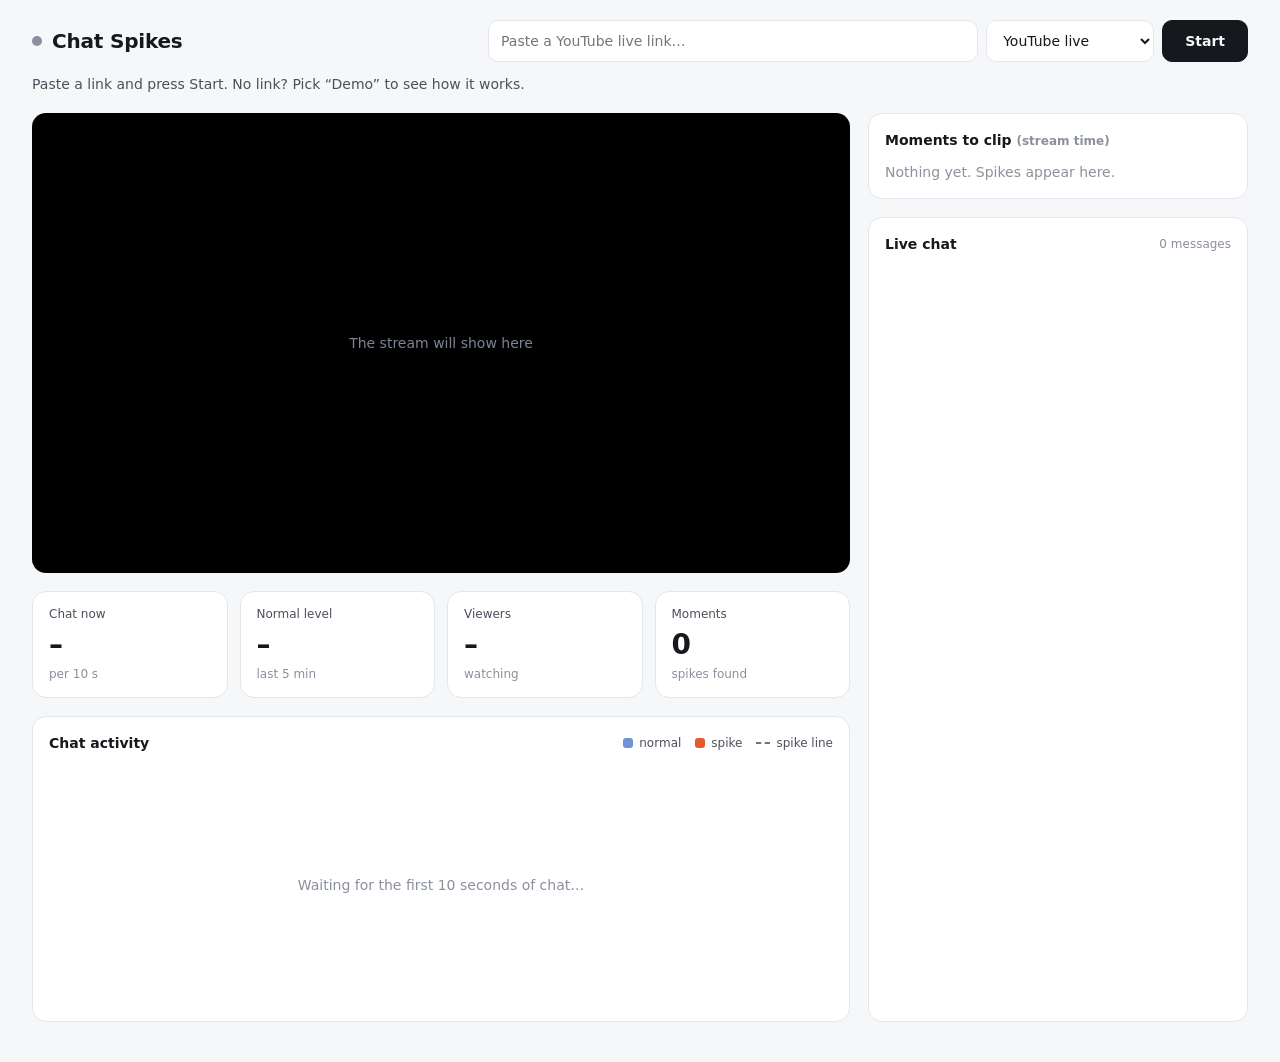
==== src/chat_spikes/webui/index.html @ 23be1611 "Add web interface and YouTube API integration for live chat spikes detection - Introduced a local we" ====
<!doctype html>
<html lang="en">
<head>
  <meta charset="utf-8">
  <meta name="viewport" content="width=device-width, initial-scale=1">
  <title>Chat Spikes</title>
  <link rel="stylesheet" href="style.css">
</head>
<body>
  <header class="top">
    <div class="brand">
      <span class="dot" id="liveDot"></span>
      <h1>Chat Spikes</h1>
    </div>
    <form id="form" class="controls">
      <input id="url" type="url" placeholder="Paste a YouTube live link…" autocomplete="off">
      <select id="source" aria-label="Chat source">
        <option value="youtube">YouTube live</option>
        <option value="demo">Demo (fake chat)</option>
      </select>
      <button id="btn" type="submit">Start</button>
    </form>
  </header>

  <p id="status" class="status">Paste a link and press Start. No link? Pick “Demo” to see how it works.</p>

  <main class="grid">
    <section class="left">
      <div class="player" id="player">
        <div class="placeholder">The stream will show here</div>
      </div>

      <div class="tiles">
        <div class="tile"><span class="label">Chat now</span><span class="value" id="tNow">–</span><span class="sub">per 10 s</span></div>
        <div class="tile"><span class="label">Normal level</span><span class="value" id="tBase">–</span><span class="sub">last 5 min</span></div>
        <div class="tile"><span class="label">Viewers</span><span class="value" id="tViewers">–</span><span class="sub">watching</span></div>
        <div class="tile"><span class="label">Moments</span><span class="value" id="tSpikes">0</span><span class="sub">spikes found</span></div>
      </div>

      <div class="card">
        <div class="card-head">
          <h2>Chat activity</h2>
          <div class="key">
            <span><i class="sw normal"></i>normal</span>
            <span><i class="sw spike"></i>spike</span>
            <span><i class="sw line"></i>spike line</span>
          </div>
        </div>
        <div class="chart" id="chart">
          <svg id="svg" preserveAspectRatio="none"></svg>
          <div class="tip" id="tip" hidden></div>
          <div class="empty" id="chartEmpty">Waiting for the first 10 seconds of chat…</div>
        </div>
      </div>
    </section>

    <aside class="right">
      <div class="card moments">
        <h2>Moments to clip <span class="muted small">(stream time)</span></h2>
        <ol id="moments" class="moment-list"><li class="muted">Nothing yet. Spikes appear here.</li></ol>
      </div>
      <div class="card chatcard">
        <div class="card-head">
          <h2>Live chat</h2>
          <span class="muted small" id="msgCount">0 messages</span>
        </div>
        <ul id="chat" class="chat"></ul>
      </div>
    </aside>
  </main>

  <script src="app.js"></script>
</body>
</html>
---- src/chat_spikes/webui/style.css ----
:root {
  --bg: #f6f7f9;
  --surface: #ffffff;
  --border: #e3e6eb;
  --text: #16181d;
  --text-2: #4a505c;
  --muted: #8a909c;
  --bar: #6f93d6;
  --spike: #e8592a;
  --spike-soft: #fdebe4;
  --line: #16181d;
  --live: #e8592a;
  --accent: #2f5fd0;
  --radius: 14px;
}
@media (prefers-color-scheme: dark) {
  :root {
    --bg: #0e0f12;
    --surface: #17191e;
    --border: #262a32;
    --text: #eef0f4;
    --text-2: #b4bac6;
    --muted: #7c8392;
    --bar: #5b7fc4;
    --spike: #ff7a4d;
    --spike-soft: #3a2119;
    --line: #eef0f4;
    --accent: #7ea2ff;
  }
}

* { box-sizing: border-box; }
[hidden] { display: none !important; }
body {
  margin: 0;
  background: var(--bg);
  color: var(--text);
  font: 14px/1.45 -apple-system, BlinkMacSystemFont, "Segoe UI", system-ui, sans-serif;
  padding: 20px clamp(16px, 3vw, 32px) 40px;
}
h1 { font-size: 20px; margin: 0; letter-spacing: -0.01em; }
h2 { font-size: 14px; margin: 0; font-weight: 600; }
.muted { color: var(--muted); }
.small { font-size: 12px; }

/* Top bar */
.top { display: flex; flex-wrap: wrap; gap: 14px; align-items: center; justify-content: space-between; }
.brand { display: flex; align-items: center; gap: 10px; }
.dot { width: 10px; height: 10px; border-radius: 50%; background: var(--muted); }
.dot.on { background: var(--live); animation: pulse 1.4s infinite; }
@keyframes pulse { 50% { opacity: .35; } }
.controls { display: flex; gap: 8px; flex: 1; max-width: 760px; min-width: 0; }
.controls input, .controls select, .controls button {
  font: inherit; color: var(--text); background: var(--surface);
  border: 1px solid var(--border); border-radius: 10px; padding: 10px 12px;
}
.controls input { flex: 1; min-width: 0; }
.controls input:focus, .controls select:focus { outline: 2px solid var(--accent); outline-offset: -1px; }
.controls button {
  background: var(--text); color: var(--bg); border-color: var(--text);
  font-weight: 600; padding: 10px 22px; cursor: pointer;
}
.controls button.stop { background: var(--spike); border-color: var(--spike); color: #fff; }
.status { color: var(--text-2); margin: 12px 0 18px; min-height: 20px; }
.status.error { color: var(--spike); font-weight: 500; }

/* Layout */
.grid { display: grid; grid-template-columns: minmax(0, 1fr) 380px; gap: 18px; }
.left, .right { display: flex; flex-direction: column; gap: 18px; min-width: 0; }
@media (max-width: 980px) { .grid { grid-template-columns: 1fr; } }

.card { background: var(--surface); border: 1px solid var(--border); border-radius: var(--radius); padding: 16px; }
.card-head { display: flex; justify-content: space-between; align-items: center; gap: 10px; margin-bottom: 12px; flex-wrap: wrap; }

/* Player */
.player {
  aspect-ratio: 16 / 9; background: #000; border-radius: var(--radius); overflow: hidden;
  display: grid; place-items: center;
}
.player iframe { width: 100%; height: 100%; border: 0; }
.placeholder { color: #7c8392; text-align: center; padding: 0 24px; max-width: 420px; }

/* Tiles */
.tiles { display: grid; grid-template-columns: repeat(4, 1fr); gap: 12px; }
@media (max-width: 600px) { .tiles { grid-template-columns: repeat(2, 1fr); } }
.tile { background: var(--surface); border: 1px solid var(--border); border-radius: var(--radius); padding: 14px 16px; display: flex; flex-direction: column; }
.tile .label { color: var(--text-2); font-size: 12px; }
.tile .value { font-size: 28px; font-weight: 650; letter-spacing: -0.02em; font-variant-numeric: tabular-nums; margin-top: 2px; }
.tile .sub { color: var(--muted); font-size: 12px; }
.tile.hot { border-color: var(--spike); background: var(--spike-soft); }
.tile.hot .value { color: var(--text); }

/* Chart */
.key { display: flex; gap: 14px; color: var(--text-2); font-size: 12px; }
.key span { display: inline-flex; align-items: center; gap: 6px; }
.sw { display: inline-block; width: 10px; height: 10px; border-radius: 3px; }
.sw.normal { background: var(--bar); }
.sw.spike { background: var(--spike); }
.sw.line { height: 0; width: 14px; border-top: 2px dashed var(--line); border-radius: 0; opacity: .6; }
.chart { position: relative; height: 240px; }
.chart svg { width: 100%; height: 100%; display: block; overflow: visible; }
.chart .bar { fill: var(--bar); }
.chart .bar.spike { fill: var(--spike); }
.chart .hit { fill: transparent; cursor: crosshair; }
.chart .hit:hover + .bar, .chart .bar.active { opacity: .75; }
.chart .limit { fill: none; stroke: var(--line); stroke-width: 1.5; stroke-dasharray: 5 4; opacity: .55; }
.chart .grid-line { stroke: var(--border); stroke-width: 1; }
.chart .axis { fill: var(--muted); font-size: 11px; }
.empty { position: absolute; inset: 0; display: grid; place-items: center; color: var(--muted); }
.tip {
  position: absolute; pointer-events: none; background: var(--text); color: var(--bg);
  padding: 8px 10px; border-radius: 8px; font-size: 12px; white-space: nowrap; transform: translate(-50%, -110%);
  box-shadow: 0 4px 16px #0003;
}

/* Moments */
.moments h2 { margin-bottom: 12px; }
.moment-list { list-style: none; margin: 0; padding: 0; display: flex; flex-direction: column; gap: 10px; max-height: 320px; overflow: auto; }
.moment { border: 1px solid var(--border); border-left: 4px solid var(--spike); border-radius: 10px; padding: 10px 12px; }
.moment.new { animation: flash 1.5s; }
@keyframes flash { from { background: var(--spike-soft); } to { background: transparent; } }
.moment .row { display: flex; justify-content: space-between; gap: 8px; }
.moment .time { font-weight: 650; font-variant-numeric: tabular-nums; }
.moment .ratio { color: var(--text-2); font-size: 12px; }
.moment .clip { color: var(--text-2); font-size: 12px; font-variant-numeric: tabular-nums; }
.moment .clip a { color: var(--accent); text-decoration: none; white-space: nowrap; }
.moment .clip a:hover { text-decoration: underline; }
.moment .said { color: var(--muted); font-size: 12px; margin-top: 4px; overflow: hidden; text-overflow: ellipsis; white-space: nowrap; }

/* Chat */
.chatcard { flex: 1; display: flex; flex-direction: column; min-height: 320px; }
.chat { list-style: none; margin: 0; padding: 0; overflow: auto; height: 420px; display: flex; flex-direction: column; gap: 4px; }
.chat li { font-size: 13px; overflow-wrap: anywhere; }
.chat .who { font-weight: 600; color: var(--text-2); margin-right: 6px; }
.chat li.skip { color: var(--muted); text-decoration: line-through; text-decoration-color: var(--muted); }
.chat li.skip::after { content: " not counted"; font-size: 11px; text-decoration: none; display: inline-block; margin-left: 6px; color: var(--muted); }
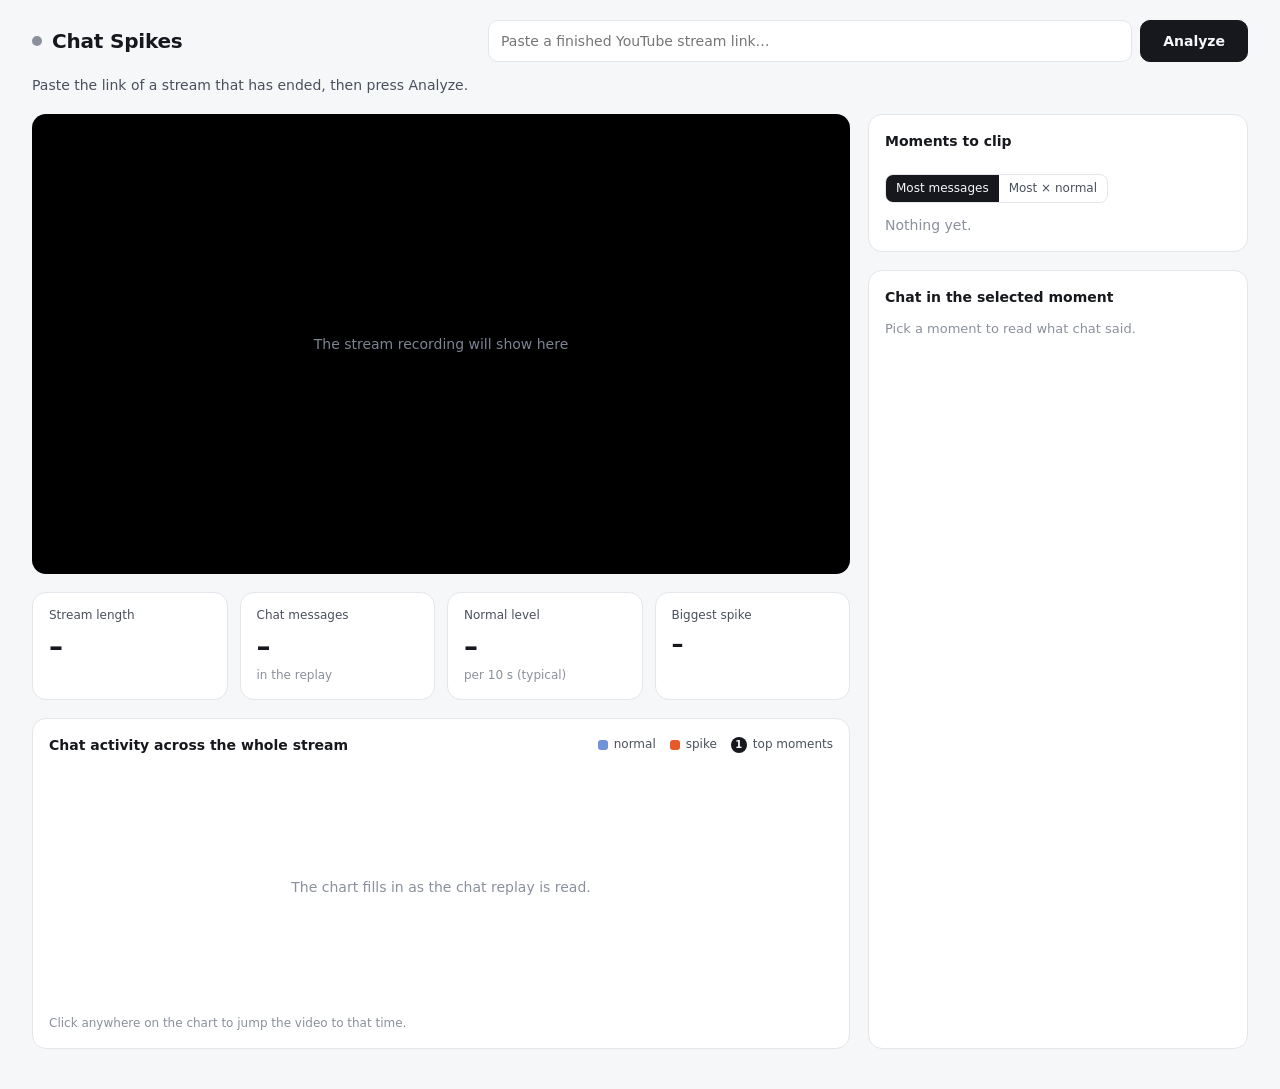
==== commit 4c6f32f1: "Remove YouTube API dependency and update project description - Deleted .env.example as API key usage" ====
--- a/src/chat_spikes/webui/index.html
+++ b/src/chat_spikes/webui/index.html
@@ -9,62 +9,71 @@
 <body>
   <header class="top">
     <div class="brand">
-      <span class="dot" id="liveDot"></span>
+      <span class="dot" id="busyDot"></span>
       <h1>Chat Spikes</h1>
     </div>
     <form id="form" class="controls">
-      <input id="url" type="url" placeholder="Paste a YouTube live link…" autocomplete="off">
-      <select id="source" aria-label="Chat source">
-        <option value="youtube">YouTube live</option>
-        <option value="demo">Demo (fake chat)</option>
-      </select>
-      <button id="btn" type="submit">Start</button>
+      <input id="url" type="url" placeholder="Paste a finished YouTube stream link…" autocomplete="off">
+      <button id="btn" type="submit">Analyze</button>
     </form>
   </header>
 
-  <p id="status" class="status">Paste a link and press Start. No link? Pick “Demo” to see how it works.</p>
+  <div class="statusbar">
+    <p id="status" class="status">Paste the link of a stream that has ended, then press Analyze.</p>
+    <div class="progress" id="progressWrap" hidden>
+      <div class="track"><div class="fill" id="progressFill"></div></div>
+      <span class="small muted" id="progressText"></span>
+    </div>
+  </div>
 
   <main class="grid">
     <section class="left">
       <div class="player" id="player">
-        <div class="placeholder">The stream will show here</div>
+        <div class="placeholder">The stream recording will show here</div>
       </div>
 
       <div class="tiles">
-        <div class="tile"><span class="label">Chat now</span><span class="value" id="tNow">–</span><span class="sub">per 10 s</span></div>
-        <div class="tile"><span class="label">Normal level</span><span class="value" id="tBase">–</span><span class="sub">last 5 min</span></div>
-        <div class="tile"><span class="label">Viewers</span><span class="value" id="tViewers">–</span><span class="sub">watching</span></div>
-        <div class="tile"><span class="label">Moments</span><span class="value" id="tSpikes">0</span><span class="sub">spikes found</span></div>
+        <div class="tile"><span class="label">Stream length</span><span class="value" id="tLen">–</span><span class="sub" id="tChannel">&nbsp;</span></div>
+        <div class="tile"><span class="label">Chat messages</span><span class="value" id="tMsgs">–</span><span class="sub">in the replay</span></div>
+        <div class="tile"><span class="label">Normal level</span><span class="value" id="tBase">–</span><span class="sub">per 10 s (typical)</span></div>
+        <div class="tile hot-tile"><span class="label">Biggest spike</span><span class="value" id="tTop">–</span><span class="sub" id="tTopSub">&nbsp;</span></div>
       </div>
 
       <div class="card">
         <div class="card-head">
-          <h2>Chat activity</h2>
+          <h2>Chat activity across the whole stream</h2>
           <div class="key">
             <span><i class="sw normal"></i>normal</span>
             <span><i class="sw spike"></i>spike</span>
-            <span><i class="sw line"></i>spike line</span>
+            <span><i class="sw mark">1</i>top moments</span>
           </div>
         </div>
         <div class="chart" id="chart">
-          <svg id="svg" preserveAspectRatio="none"></svg>
+          <svg id="svg"></svg>
           <div class="tip" id="tip" hidden></div>
-          <div class="empty" id="chartEmpty">Waiting for the first 10 seconds of chat…</div>
+          <div class="empty" id="chartEmpty">The chart fills in as the chat replay is read.</div>
         </div>
+        <p class="hint small muted">Click anywhere on the chart to jump the video to that time.</p>
       </div>
     </section>
 
     <aside class="right">
       <div class="card moments">
-        <h2>Moments to clip <span class="muted small">(stream time)</span></h2>
-        <ol id="moments" class="moment-list"><li class="muted">Nothing yet. Spikes appear here.</li></ol>
+        <div class="card-head">
+          <h2>Moments to clip <span class="muted small" id="momentCount"></span></h2>
+          <div class="seg" role="group" aria-label="Sort moments">
+            <button type="button" data-sort="score" class="on">Most messages</button>
+            <button type="button" data-sort="ratio">Most × normal</button>
+          </div>
+        </div>
+        <ol id="moments" class="moment-list"><li class="muted">Nothing yet.</li></ol>
       </div>
       <div class="card chatcard">
         <div class="card-head">
-          <h2>Live chat</h2>
-          <span class="muted small" id="msgCount">0 messages</span>
+          <h2 id="chatTitle">Chat in the selected moment</h2>
+          <span class="muted small" id="chatCount"></span>
         </div>
-        <ul id="chat" class="chat"></ul>
+        <ul id="chat" class="chat"><li class="muted">Pick a moment to read what chat said.</li></ul>
       </div>
     </aside>
   </main>
--- a/src/chat_spikes/webui/style.css
+++ b/src/chat_spikes/webui/style.css
@@ -61,7 +61,8 @@
   font-weight: 600; padding: 10px 22px; cursor: pointer;
 }
 .controls button.stop { background: var(--spike); border-color: var(--spike); color: #fff; }
-.status { color: var(--text-2); margin: 12px 0 18px; min-height: 20px; }
+.statusbar { display: flex; flex-wrap: wrap; align-items: center; gap: 8px 18px; margin: 12px 0 18px; min-height: 22px; }
+.status { color: var(--text-2); margin: 0; }
 .status.error { color: var(--spike); font-weight: 500; }
 
 /* Layout */
@@ -96,14 +97,12 @@
 .sw { display: inline-block; width: 10px; height: 10px; border-radius: 3px; }
 .sw.normal { background: var(--bar); }
 .sw.spike { background: var(--spike); }
-.sw.line { height: 0; width: 14px; border-top: 2px dashed var(--line); border-radius: 0; opacity: .6; }
+.sw.mark { width: 16px; height: 16px; border-radius: 50%; background: var(--text); color: var(--bg); font: 600 10px/16px system-ui; text-align: center; font-style: normal; }
 .chart { position: relative; height: 240px; }
 .chart svg { width: 100%; height: 100%; display: block; overflow: visible; }
 .chart .bar { fill: var(--bar); }
 .chart .bar.spike { fill: var(--spike); }
-.chart .hit { fill: transparent; cursor: crosshair; }
-.chart .hit:hover + .bar, .chart .bar.active { opacity: .75; }
-.chart .limit { fill: none; stroke: var(--line); stroke-width: 1.5; stroke-dasharray: 5 4; opacity: .55; }
+.chart .hit { fill: transparent; cursor: pointer; }
 .chart .grid-line { stroke: var(--border); stroke-width: 1; }
 .chart .axis { fill: var(--muted); font-size: 11px; }
 .empty { position: absolute; inset: 0; display: grid; place-items: center; color: var(--muted); }
@@ -134,3 +133,36 @@
 .chat .who { font-weight: 600; color: var(--text-2); margin-right: 6px; }
 .chat li.skip { color: var(--muted); text-decoration: line-through; text-decoration-color: var(--muted); }
 .chat li.skip::after { content: " not counted"; font-size: 11px; text-decoration: none; display: inline-block; margin-left: 6px; color: var(--muted); }
+
+/* Progress */
+.progress { display: flex; align-items: center; gap: 10px; flex: 1; min-width: 240px; max-width: 520px; }
+.progress .track { flex: 1; height: 6px; border-radius: 3px; background: var(--border); overflow: hidden; }
+.progress .fill { height: 100%; width: 0; background: var(--accent); transition: width .4s; }
+.progress span { font-variant-numeric: tabular-nums; white-space: nowrap; }
+
+/* Chart extras */
+.chart .mark circle { fill: var(--text); }
+.chart .mark text { fill: var(--bg); font: 600 10px system-ui; }
+.chart .mark.sel circle { fill: var(--spike); }
+.chart .cursor { stroke: var(--spike); stroke-width: 1.5; stroke-dasharray: 3 3; }
+.hint { margin: 8px 0 0; }
+.hot-tile .value { font-size: 24px; }
+
+/* Sort toggle */
+.seg { display: inline-flex; border: 1px solid var(--border); border-radius: 8px; overflow: hidden; }
+.seg button { font: inherit; font-size: 12px; background: transparent; color: var(--text-2); border: 0; padding: 5px 10px; cursor: pointer; }
+.seg button.on { background: var(--text); color: var(--bg); }
+
+/* Moments */
+.moment { cursor: pointer; transition: border-color .15s; }
+.moment:hover { border-color: var(--text-2); border-left-color: var(--spike); }
+.moment.sel { background: var(--spike-soft); }
+.moment .rank { color: var(--muted); font-size: 12px; font-variant-numeric: tabular-nums; margin-right: 6px; }
+.moment .row { align-items: baseline; }
+.moment .row .time { margin-right: auto; }
+.moment-list { max-height: 360px; }
+
+/* Chat in moment */
+.chat .ts { font: inherit; font-size: 11px; color: var(--muted); background: none; border: 0; padding: 0 6px 0 0; cursor: pointer; font-variant-numeric: tabular-nums; }
+.chat .ts:hover { color: var(--accent); }
+.chat li.peak { background: var(--spike-soft); border-radius: 4px; }
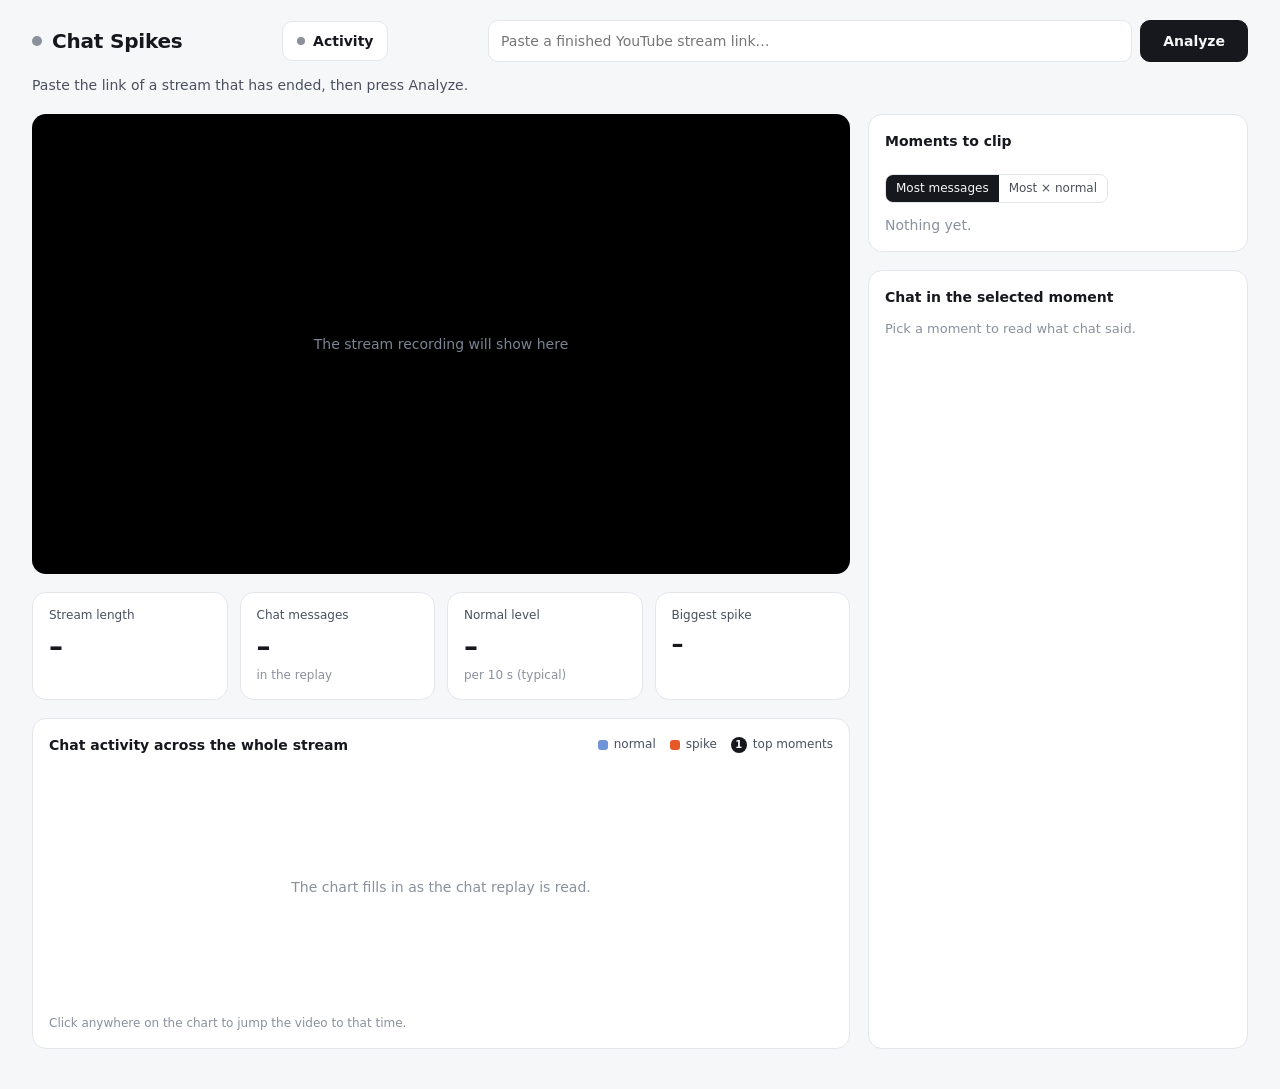
==== commit a9a62a5e: "Implement Activity panel for monitoring app jobs and requests - Added an Activity panel to the web i" ====
--- a/src/chat_spikes/webui/index.html
+++ b/src/chat_spikes/webui/index.html
@@ -12,11 +12,36 @@
       <span class="dot" id="busyDot"></span>
       <h1>Chat Spikes</h1>
     </div>
+    <button type="button" id="actToggle" class="act-toggle" aria-expanded="false" aria-controls="activity">
+      <span class="act-dot"></span>Activity<span class="act-count" id="actCount" hidden></span>
+    </button>
     <form id="form" class="controls">
-      <input id="url" type="url" placeholder="Paste a finished YouTube stream link…" autocomplete="off">
+      <input id="url" type="text" placeholder="Paste a finished YouTube stream link…" autocomplete="off">
       <button id="btn" type="submit">Analyze</button>
     </form>
   </header>
+
+  <section id="activity" class="activity" hidden aria-label="Activity">
+    <div class="act-side">
+      <div class="act-sidehead">
+        <div class="seg act-tabs" role="group" aria-label="Show">
+          <button type="button" data-tab="runs" class="on">Jobs</button>
+          <button type="button" data-tab="requests">Requests</button>
+        </div>
+        <span class="muted small" id="actLive"></span>
+      </div>
+      <ol id="actList" class="act-list"></ol>
+      <div class="act-opts small muted">
+        <label><input type="checkbox" id="actFollow" checked> Follow what's running</label>
+        <label><input type="checkbox" id="actFiles"> Show page files in requests</label>
+      </div>
+    </div>
+    <div class="act-main">
+      <div class="act-head" id="actHead"></div>
+      <div class="flow" id="actFlow"></div>
+      <div class="act-detail" id="actDetail"></div>
+    </div>
+  </section>
 
   <div class="statusbar">
     <p id="status" class="status">Paste the link of a stream that has ended, then press Analyze.</p>
@@ -30,6 +55,15 @@
     <section class="left">
       <div class="player" id="player">
         <div class="placeholder">The stream recording will show here</div>
+      </div>
+
+      <div class="card why" id="whyCard" hidden>
+        <div class="card-head">
+          <h2 id="whyTitle">Why did chat explode?</h2>
+          <span class="muted small" id="whyModel"></span>
+        </div>
+        <div id="whyEvidence" class="evidence"></div>
+        <div id="whyAi" class="ai"></div>
       </div>
 
       <div class="tiles">
@@ -79,5 +113,6 @@
   </main>
 
   <script src="app.js"></script>
+  <script src="activity.js"></script>
 </body>
 </html>
--- a/src/chat_spikes/webui/style.css
+++ b/src/chat_spikes/webui/style.css
@@ -12,6 +12,12 @@
   --live: #e8592a;
   --accent: #2f5fd0;
   --radius: 14px;
+  --ok: #1f9d55;
+  --ok-soft: #e3f5ea;
+  --run: #2f5fd0;
+  --run-soft: #e6edfc;
+  --bad: #d23c3c;
+  --bad-soft: #fbe6e6;
 }
 @media (prefers-color-scheme: dark) {
   :root {
@@ -26,6 +32,12 @@
     --spike-soft: #3a2119;
     --line: #eef0f4;
     --accent: #7ea2ff;
+    --ok: #4cc47e;
+    --ok-soft: #16301f;
+    --run: #7ea2ff;
+    --run-soft: #1a2440;
+    --bad: #ff6b6b;
+    --bad-soft: #3a1c1c;
   }
 }
 
@@ -166,3 +178,132 @@
 .chat .ts { font: inherit; font-size: 11px; color: var(--muted); background: none; border: 0; padding: 0 6px 0 0; cursor: pointer; font-variant-numeric: tabular-nums; }
 .chat .ts:hover { color: var(--accent); }
 .chat li.peak { background: var(--spike-soft); border-radius: 4px; }
+
+/* Why? card */
+.why { border-color: var(--spike); }
+.evidence { display: flex; flex-direction: column; gap: 8px; padding-bottom: 12px; border-bottom: 1px solid var(--border); }
+.ev-row { display: flex; flex-wrap: wrap; align-items: center; gap: 6px; }
+.ev-label { color: var(--muted); font-size: 12px; width: 120px; flex-shrink: 0; }
+.chip { font-size: 12px; padding: 3px 9px; border-radius: 999px; background: var(--bg); border: 1px solid var(--border); white-space: nowrap; }
+.chip.kw { border-color: var(--spike); }
+.quote { font-size: 13px; color: var(--text-2); }
+.ai { padding-top: 12px; }
+.ai-head { display: flex; gap: 14px; align-items: center; margin-bottom: 10px; }
+.vscore { font-size: 26px; font-weight: 700; min-width: 64px; height: 56px; border-radius: 12px; display: grid; place-items: center; background: var(--bg); border: 2px solid var(--border); font-variant-numeric: tabular-nums; }
+.vscore small { font-size: 12px; color: var(--muted); font-weight: 500; }
+.vscore.s2, .vscore.s3 { border-color: var(--spike); }
+.ai-title { font-size: 16px; font-weight: 650; margin-bottom: 2px; }
+.ai-body { margin: 0; display: grid; grid-template-columns: 150px 1fr; gap: 8px 14px; }
+.ai-body dt { color: var(--muted); font-size: 12px; padding-top: 2px; }
+.ai-body dd { margin: 0; }
+@media (max-width: 600px) { .ai-body { grid-template-columns: 1fr; } .ev-label { width: 100%; } }
+.linkbtn { font: inherit; color: var(--accent); background: none; border: 0; padding: 0; cursor: pointer; font-variant-numeric: tabular-nums; }
+.askbtn { font: inherit; font-weight: 600; background: var(--text); color: var(--bg); border: 0; border-radius: 10px; padding: 9px 16px; cursor: pointer; }
+.err { color: var(--spike); }
+.ai-wait { display: flex; align-items: center; gap: 10px; color: var(--text-2); margin: 0; }
+.spin { width: 14px; height: 14px; border-radius: 50%; border: 2px solid var(--border); border-top-color: var(--spike); animation: spin 0.9s linear infinite; }
+@keyframes spin { to { transform: rotate(360deg); } }
+code { font-size: 12px; background: var(--bg); padding: 1px 5px; border-radius: 4px; }
+
+/* Viral score badge in the moments list */
+.vbadge { font-size: 11px; font-weight: 700; padding: 1px 7px; border-radius: 999px; margin-left: 8px; background: var(--bg); border: 1px solid var(--border); font-variant-numeric: tabular-nums; }
+.vbadge.s2, .vbadge.s3 { background: var(--spike); border-color: var(--spike); color: #fff; }
+.vbadge.wait { color: var(--muted); }
+
+/* AI clip cut */
+.cut { border: 1px solid var(--spike); background: var(--spike-soft); border-radius: 10px; padding: 12px; margin: 4px 0 14px; display: flex; flex-direction: column; gap: 6px; }
+.cut-head { display: flex; flex-wrap: wrap; align-items: center; gap: 8px 12px; }
+.cut-label { font-weight: 650; }
+.playcut { font: inherit; font-weight: 650; font-variant-numeric: tabular-nums; background: var(--spike); color: #fff; border: 0; border-radius: 8px; padding: 6px 12px; cursor: pointer; }
+.cut-row { display: flex; flex-wrap: wrap; gap: 6px; align-items: baseline; }
+.cut-why { margin: 2px 0 0; }
+.tx { margin-top: 12px; }
+.tx summary { cursor: pointer; color: var(--text-2); font-size: 12px; }
+.tx ol { list-style: none; margin: 8px 0 0; padding: 0; max-height: 260px; overflow: auto; font-size: 13px; display: flex; flex-direction: column; gap: 2px; }
+.tx li { padding: 1px 4px; border-radius: 4px; }
+.tx li.in { background: var(--spike-soft); }
+.tx .ts { font: inherit; font-size: 11px; color: var(--muted); background: none; border: 0; padding: 0 6px 0 0; cursor: pointer; font-variant-numeric: tabular-nums; }
+.tx .ts:hover { color: var(--accent); }
+.askbtn + .muted { margin: 8px 0 0; }
+
+/* ---- Activity panel ---- */
+.act-toggle { font: inherit; font-weight: 600; display: inline-flex; align-items: center; gap: 8px; background: var(--surface); color: var(--text); border: 1px solid var(--border); border-radius: 10px; padding: 9px 14px; cursor: pointer; }
+.act-toggle.on { border-color: var(--text); }
+.act-dot { width: 8px; height: 8px; border-radius: 50%; background: var(--muted); }
+.act-toggle.busy .act-dot { background: var(--run); animation: pulse 1.2s infinite; }
+.act-count { background: var(--run); color: #fff; border-radius: 999px; font-size: 11px; padding: 0 7px; line-height: 18px; }
+.top { order: 0; }
+.activity { display: grid; grid-template-columns: 320px minmax(0, 1fr); gap: 0; margin-top: 14px; background: var(--surface); border: 1px solid var(--border); border-radius: var(--radius); overflow: hidden; height: 470px; }
+@media (max-width: 980px) { .activity { grid-template-columns: 1fr; height: auto; } .act-side { max-height: 260px; border-right: 0 !important; border-bottom: 1px solid var(--border); } }
+.act-side { display: flex; flex-direction: column; border-right: 1px solid var(--border); min-height: 0; }
+.act-sidehead { display: flex; align-items: center; justify-content: space-between; gap: 8px; padding: 12px; border-bottom: 1px solid var(--border); }
+.act-list { list-style: none; margin: 0; padding: 6px; overflow: auto; flex: 1; min-height: 0; display: flex; flex-direction: column; gap: 4px; }
+.act-list li.run { padding: 8px 10px; border-radius: 10px; cursor: pointer; border: 1px solid transparent; display: flex; flex-direction: column; gap: 3px; }
+.act-list li.run:hover { background: var(--bg); }
+.act-list li.run.sel { background: var(--bg); border-color: var(--border); }
+.act-list .row { display: flex; align-items: center; gap: 8px; justify-content: space-between; min-width: 0; }
+.act-list .rt { flex: 1; font-weight: 600; font-size: 13px; }
+.act-list .res { color: var(--text-2); }
+.ell { overflow: hidden; text-overflow: ellipsis; white-space: nowrap; min-width: 0; }
+.pad { padding: 12px; }
+.act-opts { display: flex; flex-direction: column; gap: 4px; padding: 10px 12px; border-top: 1px solid var(--border); }
+.act-opts label { display: flex; gap: 6px; align-items: center; cursor: pointer; }
+.dots { display: inline-flex; gap: 3px; }
+.dots .d { width: 8px; height: 8px; border-radius: 50%; background: var(--border); font-style: normal; }
+.d.done { background: var(--ok); } .d.running { background: var(--run); animation: pulse 1s infinite; }
+.d.error { background: var(--bad); } .d.skipped, .d.cancelled { background: var(--muted); opacity: .45; }
+.pill { font-size: 11px; font-weight: 600; padding: 1px 8px; border-radius: 999px; background: var(--bg); color: var(--text-2); border: 1px solid var(--border); white-space: nowrap; vertical-align: middle; }
+.pill.running, .pill.queued { background: var(--run-soft); color: var(--run); border-color: transparent; }
+.pill.done { background: var(--ok-soft); color: var(--ok); border-color: transparent; }
+.pill.error { background: var(--bad-soft); color: var(--bad); border-color: transparent; }
+.act-list li.req { padding: 7px 10px; border-bottom: 1px solid var(--border); font-size: 13px; }
+.act-list li.req .row { justify-content: flex-start; }
+.act-list li.req b { font-weight: 600; flex: 1; }
+.code { font: 600 11px/18px ui-monospace, Menlo, monospace; padding: 0 6px; border-radius: 6px; background: var(--ok-soft); color: var(--ok); }
+.code.c4, .code.c5, .code.c0 { background: var(--bad-soft); color: var(--bad); }
+.act-main { display: flex; flex-direction: column; min-width: 0; min-height: 0; }
+.act-head { padding: 12px 16px; border-bottom: 1px solid var(--border); }
+.act-head h2 { display: flex; align-items: center; gap: 8px; flex-wrap: wrap; }
+
+/* Flow of steps, n8n-style */
+.flow { display: flex; align-items: stretch; gap: 0; padding: 18px 16px; overflow-x: auto; background:
+  radial-gradient(circle, var(--border) 1px, transparent 1px) 0 0 / 16px 16px; border-bottom: 1px solid var(--border); flex-shrink: 0; }
+.flow .link { flex: 0 0 18px; align-self: center; height: 2px; background: var(--border); position: relative; }
+.flow .link::after { content: ""; position: absolute; right: -1px; top: -4px; border: 5px solid transparent; border-left-color: var(--border); border-right: 0; }
+.flow .node.done + .link { background: var(--ok); }
+.flow .node.done + .link::after { border-left-color: var(--ok); }
+.node { font: inherit; text-align: left; color: var(--text); flex: 1 0 128px; max-width: 210px; display: flex; flex-direction: column; gap: 4px; padding: 10px 12px; border-radius: 12px; background: var(--surface); border: 1.5px solid var(--border); cursor: pointer; box-shadow: 0 1px 3px #0000000f; }
+.node:hover { border-color: var(--text-2); }
+.node.sel { outline: 2px solid var(--text); outline-offset: 2px; }
+.node.running { border-color: var(--run); background: var(--run-soft); box-shadow: 0 0 0 4px color-mix(in srgb, var(--run) 18%, transparent); }
+.node.done { border-color: var(--ok); }
+.node.error { border-color: var(--bad); background: var(--bad-soft); }
+.node.skipped, .node.cancelled { opacity: .55; border-style: dashed; }
+.node.waiting { border-style: dashed; }
+.node.next { border-color: var(--run); border-style: dashed; }
+.nhead { display: flex; justify-content: space-between; align-items: center; }
+.num { font-size: 11px; color: var(--muted); font-variant-numeric: tabular-nums; }
+.st { width: 20px; height: 20px; border-radius: 50%; display: grid; place-items: center; font-size: 11px; font-weight: 700; background: var(--bg); color: var(--muted); }
+.st.done { background: var(--ok); color: #fff; } .st.error { background: var(--bad); color: #fff; }
+.st.running { background: transparent; } .st .spin { border-top-color: var(--run); }
+.nlabel { font-weight: 650; font-size: 13px; }
+.nstate { font-size: 11px; color: var(--text-2); font-variant-numeric: tabular-nums; }
+.node.next .nstate { color: var(--run); font-weight: 600; }
+.ntext { font-size: 12px; color: var(--muted); display: -webkit-box; -webkit-line-clamp: 3; -webkit-box-orient: vertical; overflow: hidden; overflow-wrap: anywhere; }
+.nbar { height: 4px; border-radius: 2px; background: var(--border); overflow: hidden; }
+.nbar i { display: block; height: 100%; background: var(--run); transition: width .4s; }
+@media (max-width: 700px) {
+  .flow { flex-direction: column; }
+  .flow .link { flex: 0 0 18px; width: 2px; height: auto; align-self: 30px; margin-left: 24px; }
+  .flow .link::after { display: none; }
+  .node { flex: none; }
+}
+
+.act-detail { padding: 14px 16px; overflow: auto; flex: 1; min-height: 0; }
+.dhead { display: flex; align-items: center; gap: 10px; flex-wrap: wrap; }
+.about { color: var(--text-2); margin: 6px 0 8px; font-size: 13px; }
+.now { margin: 0 0 8px; }
+.kv { display: grid; grid-template-columns: 140px 1fr; gap: 4px 12px; margin: 0 0 10px; font-size: 13px; }
+.kv dt { color: var(--muted); } .kv dd { margin: 0; overflow-wrap: anywhere; }
+.log { list-style: none; margin: 0; padding: 8px 10px; background: var(--bg); border-radius: 8px; font: 12px/1.6 ui-monospace, Menlo, monospace; max-height: 160px; overflow: auto; }
+.log li { overflow-wrap: anywhere; }
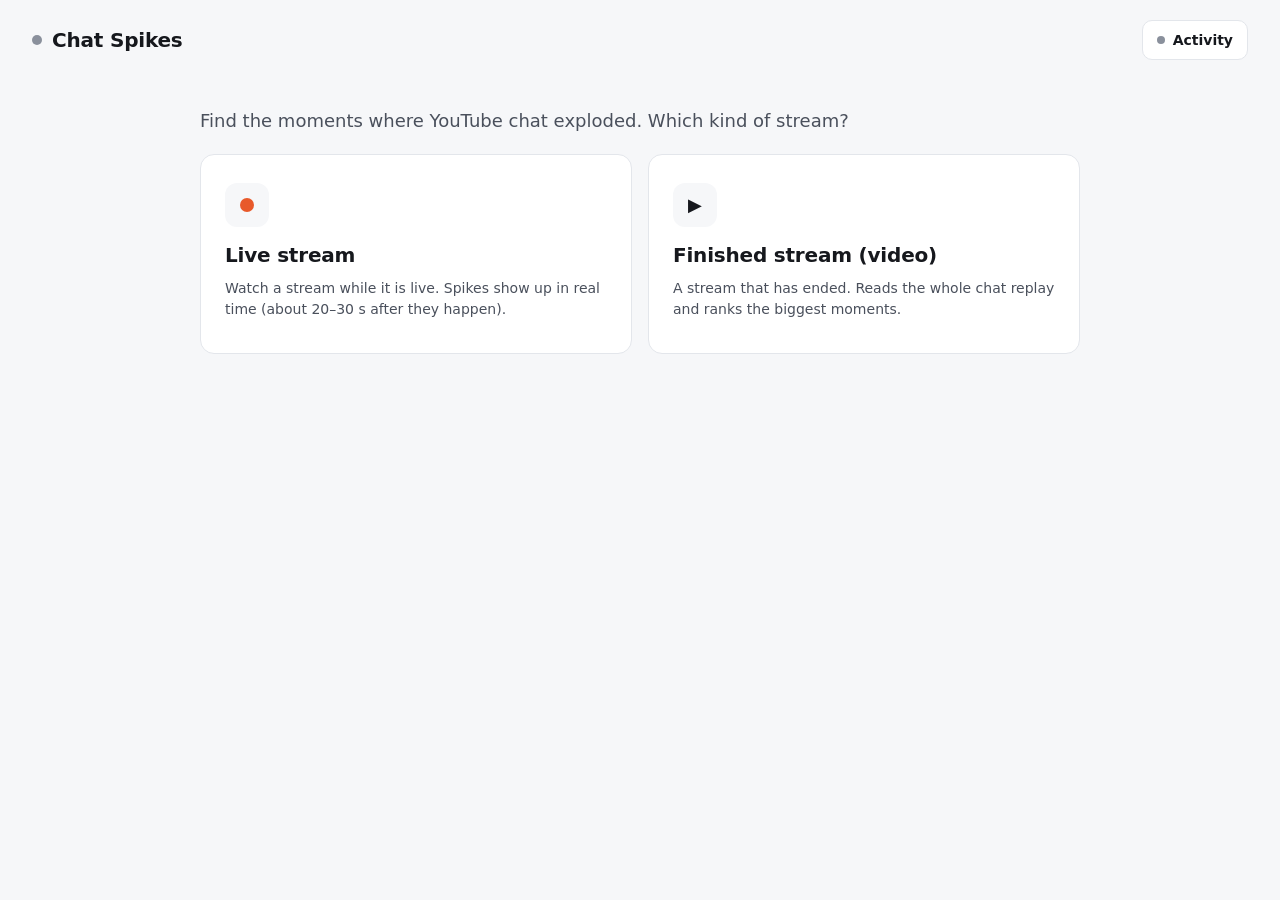
==== commit 8e084ee0: "Add live mode for real-time chat spike detection - Introduced a new `live.py` module to handle live " ====
--- a/src/chat_spikes/webui/index.html
+++ b/src/chat_spikes/webui/index.html
@@ -6,113 +6,51 @@
   <title>Chat Spikes</title>
   <link rel="stylesheet" href="style.css">
 </head>
-<body>
+<body class="start">
   <header class="top">
     <div class="brand">
-      <span class="dot" id="busyDot"></span>
+      <span class="dot"></span>
       <h1>Chat Spikes</h1>
     </div>
     <button type="button" id="actToggle" class="act-toggle" aria-expanded="false" aria-controls="activity">
       <span class="act-dot"></span>Activity<span class="act-count" id="actCount" hidden></span>
     </button>
-    <form id="form" class="controls">
-      <input id="url" type="text" placeholder="Paste a finished YouTube stream link…" autocomplete="off">
-      <button id="btn" type="submit">Analyze</button>
-    </form>
   </header>
 
-  <section id="activity" class="activity" hidden aria-label="Activity">
-    <div class="act-side">
-      <div class="act-sidehead">
-        <div class="seg act-tabs" role="group" aria-label="Show">
-          <button type="button" data-tab="runs" class="on">Jobs</button>
-          <button type="button" data-tab="requests">Requests</button>
-        </div>
-        <span class="muted small" id="actLive"></span>
-      </div>
-      <ol id="actList" class="act-list"></ol>
-      <div class="act-opts small muted">
-        <label><input type="checkbox" id="actFollow" checked> Follow what's running</label>
-        <label><input type="checkbox" id="actFiles"> Show page files in requests</label>
-      </div>
+  <section id="activity" class="activity" hidden aria-label="Activity"></section>
+
+  <main class="choose">
+    <p class="lead">Find the moments where YouTube chat exploded. Which kind of stream?</p>
+    <div class="choices">
+      <a class="choice live-choice" href="live.html">
+        <span class="ico"><i class="live-dot"></i></span>
+        <span class="ctitle">Live stream</span>
+        <span class="cdesc">Watch a stream while it is live. Spikes show up in real time (about 20–30 s after they happen).</span>
+      </a>
+      <a class="choice" href="finished.html">
+        <span class="ico">▶</span>
+        <span class="ctitle">Finished stream (video)</span>
+        <span class="cdesc">A stream that has ended. Reads the whole chat replay and ranks the biggest moments.</span>
+      </a>
     </div>
-    <div class="act-main">
-      <div class="act-head" id="actHead"></div>
-      <div class="flow" id="actFlow"></div>
-      <div class="act-detail" id="actDetail"></div>
+    <div class="card watching" id="watching" hidden>
+      <div class="card-head"><h2>Being watched now</h2></div>
+      <ul id="watchList" class="watch-list"></ul>
     </div>
-  </section>
-
-  <div class="statusbar">
-    <p id="status" class="status">Paste the link of a stream that has ended, then press Analyze.</p>
-    <div class="progress" id="progressWrap" hidden>
-      <div class="track"><div class="fill" id="progressFill"></div></div>
-      <span class="small muted" id="progressText"></span>
-    </div>
-  </div>
-
-  <main class="grid">
-    <section class="left">
-      <div class="player" id="player">
-        <div class="placeholder">The stream recording will show here</div>
-      </div>
-
-      <div class="card why" id="whyCard" hidden>
-        <div class="card-head">
-          <h2 id="whyTitle">Why did chat explode?</h2>
-          <span class="muted small" id="whyModel"></span>
-        </div>
-        <div id="whyEvidence" class="evidence"></div>
-        <div id="whyAi" class="ai"></div>
-      </div>
-
-      <div class="tiles">
-        <div class="tile"><span class="label">Stream length</span><span class="value" id="tLen">–</span><span class="sub" id="tChannel">&nbsp;</span></div>
-        <div class="tile"><span class="label">Chat messages</span><span class="value" id="tMsgs">–</span><span class="sub">in the replay</span></div>
-        <div class="tile"><span class="label">Normal level</span><span class="value" id="tBase">–</span><span class="sub">per 10 s (typical)</span></div>
-        <div class="tile hot-tile"><span class="label">Biggest spike</span><span class="value" id="tTop">–</span><span class="sub" id="tTopSub">&nbsp;</span></div>
-      </div>
-
-      <div class="card">
-        <div class="card-head">
-          <h2>Chat activity across the whole stream</h2>
-          <div class="key">
-            <span><i class="sw normal"></i>normal</span>
-            <span><i class="sw spike"></i>spike</span>
-            <span><i class="sw mark">1</i>top moments</span>
-          </div>
-        </div>
-        <div class="chart" id="chart">
-          <svg id="svg"></svg>
-          <div class="tip" id="tip" hidden></div>
-          <div class="empty" id="chartEmpty">The chart fills in as the chat replay is read.</div>
-        </div>
-        <p class="hint small muted">Click anywhere on the chart to jump the video to that time.</p>
-      </div>
-    </section>
-
-    <aside class="right">
-      <div class="card moments">
-        <div class="card-head">
-          <h2>Moments to clip <span class="muted small" id="momentCount"></span></h2>
-          <div class="seg" role="group" aria-label="Sort moments">
-            <button type="button" data-sort="score" class="on">Most messages</button>
-            <button type="button" data-sort="ratio">Most × normal</button>
-          </div>
-        </div>
-        <ol id="moments" class="moment-list"><li class="muted">Nothing yet.</li></ol>
-      </div>
-      <div class="card chatcard">
-        <div class="card-head">
-          <h2 id="chatTitle">Chat in the selected moment</h2>
-          <span class="muted small" id="chatCount"></span>
-        </div>
-        <ul id="chat" class="chat"><li class="muted">Pick a moment to read what chat said.</li></ul>
-      </div>
-    </aside>
   </main>
 
-  <script src="app.js"></script>
+  <script type="module">
+    import { esc } from "./common.js";
+    // Live watches keep running on the app; list them so you can jump back in.
+    const list = await (await fetch("/api/live/list")).json();
+    const running = list.filter((w) => w.running);
+    if (running.length) {
+      document.getElementById("watching").hidden = false;
+      document.getElementById("watchList").innerHTML = running.map((w) => `
+        <li><a href="live.html?v=${w.video_id}"><i class="live-dot"></i><b>${esc(w.channel || w.video_id)}</b>
+          <span class="muted">${esc(w.title)}</span><span class="muted small">${w.messages.toLocaleString()} messages · ${esc(w.state)}</span></a></li>`).join("");
+    }
+  </script>
   <script src="activity.js"></script>
 </body>
 </html>
--- a/src/chat_spikes/webui/style.css
+++ b/src/chat_spikes/webui/style.css
@@ -307,3 +307,45 @@
 .kv dt { color: var(--muted); } .kv dd { margin: 0; overflow-wrap: anywhere; }
 .log { list-style: none; margin: 0; padding: 8px 10px; background: var(--bg); border-radius: 8px; font: 12px/1.6 ui-monospace, Menlo, monospace; max-height: 160px; overflow: auto; }
 .log li { overflow-wrap: anywhere; }
+
+/* ---- Modes: start page, live page ---- */
+.home { color: var(--text-2); text-decoration: none; font-size: 18px; padding: 0 4px; }
+.home:hover { color: var(--text); }
+.mode { font-size: 13px; font-weight: 600; color: var(--text-2); background: var(--surface); border: 1px solid var(--border); border-radius: 999px; padding: 2px 10px; vertical-align: middle; margin-left: 6px; }
+.mode.live-mode { color: #fff; background: var(--live); border-color: var(--live); }
+.live-dot { display: inline-block; width: 10px; height: 10px; border-radius: 50%; background: var(--live); animation: pulse 1.4s infinite; font-style: normal; }
+
+.choose { max-width: 880px; margin: 48px auto 0; }
+.lead { font-size: 18px; color: var(--text-2); margin: 0 0 20px; }
+.choices { display: grid; grid-template-columns: 1fr 1fr; gap: 16px; }
+@media (max-width: 640px) { .choices { grid-template-columns: 1fr; } }
+.choice { display: flex; flex-direction: column; gap: 8px; padding: 28px 24px; min-height: 200px; text-decoration: none; color: var(--text);
+  background: var(--surface); border: 1.5px solid var(--border); border-radius: var(--radius); transition: border-color .15s, transform .15s; }
+.choice:hover { border-color: var(--text); transform: translateY(-2px); }
+.choice.live-choice:hover { border-color: var(--live); }
+.choice .ico { width: 44px; height: 44px; border-radius: 12px; display: grid; place-items: center; background: var(--bg); font-size: 18px; margin-bottom: 6px; }
+.choice .live-dot { width: 14px; height: 14px; }
+.ctitle { font-size: 20px; font-weight: 650; letter-spacing: -0.01em; }
+.cdesc { color: var(--text-2); }
+.watching { margin-top: 20px; }
+.watch-list { list-style: none; margin: 0; padding: 0; display: flex; flex-direction: column; gap: 6px; }
+.watch-list a { display: flex; align-items: center; gap: 10px; flex-wrap: wrap; padding: 10px 12px; border: 1px solid var(--border); border-radius: 10px; color: var(--text); text-decoration: none; }
+.watch-list a:hover { border-color: var(--live); }
+
+.livepill { font-size: 11px; font-weight: 700; letter-spacing: .06em; color: #fff; background: var(--live); border-radius: 6px; padding: 2px 8px; animation: pulse 2s infinite; }
+.player-bar { display: flex; align-items: center; justify-content: space-between; gap: 10px; margin-top: -8px; }
+.golive { font: inherit; font-weight: 600; display: inline-flex; align-items: center; gap: 8px; background: var(--surface); color: var(--text); border: 1px solid var(--border); border-radius: 999px; padding: 6px 14px; cursor: pointer; }
+.golive:hover { border-color: var(--live); }
+.golive:not(.on) .live-dot { background: var(--muted); animation: none; }
+.tiles-5 { grid-template-columns: repeat(5, 1fr); }
+.tiles-5 .tile .value { font-size: 24px; }
+@media (max-width: 1200px) { .tiles-5 { grid-template-columns: repeat(3, 1fr); } }
+@media (max-width: 600px) { .tiles-5 { grid-template-columns: repeat(2, 1fr); } }
+.chart-tools { display: flex; align-items: center; gap: 14px; flex-wrap: wrap; }
+.chart .pending { fill: var(--border); opacity: .45; }
+.alerts { display: flex; flex-wrap: wrap; gap: 4px 14px; color: var(--text-2); margin: -4px 0 10px; }
+.alerts label { display: inline-flex; gap: 6px; align-items: center; cursor: pointer; }
+.chat-tabs { margin-bottom: 10px; }
+.unseen { background: var(--live); color: #fff; border-radius: 999px; font-size: 10px; padding: 0 6px; margin-left: 4px; }
+.moment.fresh { border-color: var(--live); box-shadow: 0 0 0 3px color-mix(in srgb, var(--live) 25%, transparent); animation: flash 2s 2; }
+.newtag { font-size: 10px; font-weight: 700; color: #fff; background: var(--live); border-radius: 4px; padding: 1px 6px; margin-left: 6px; }
